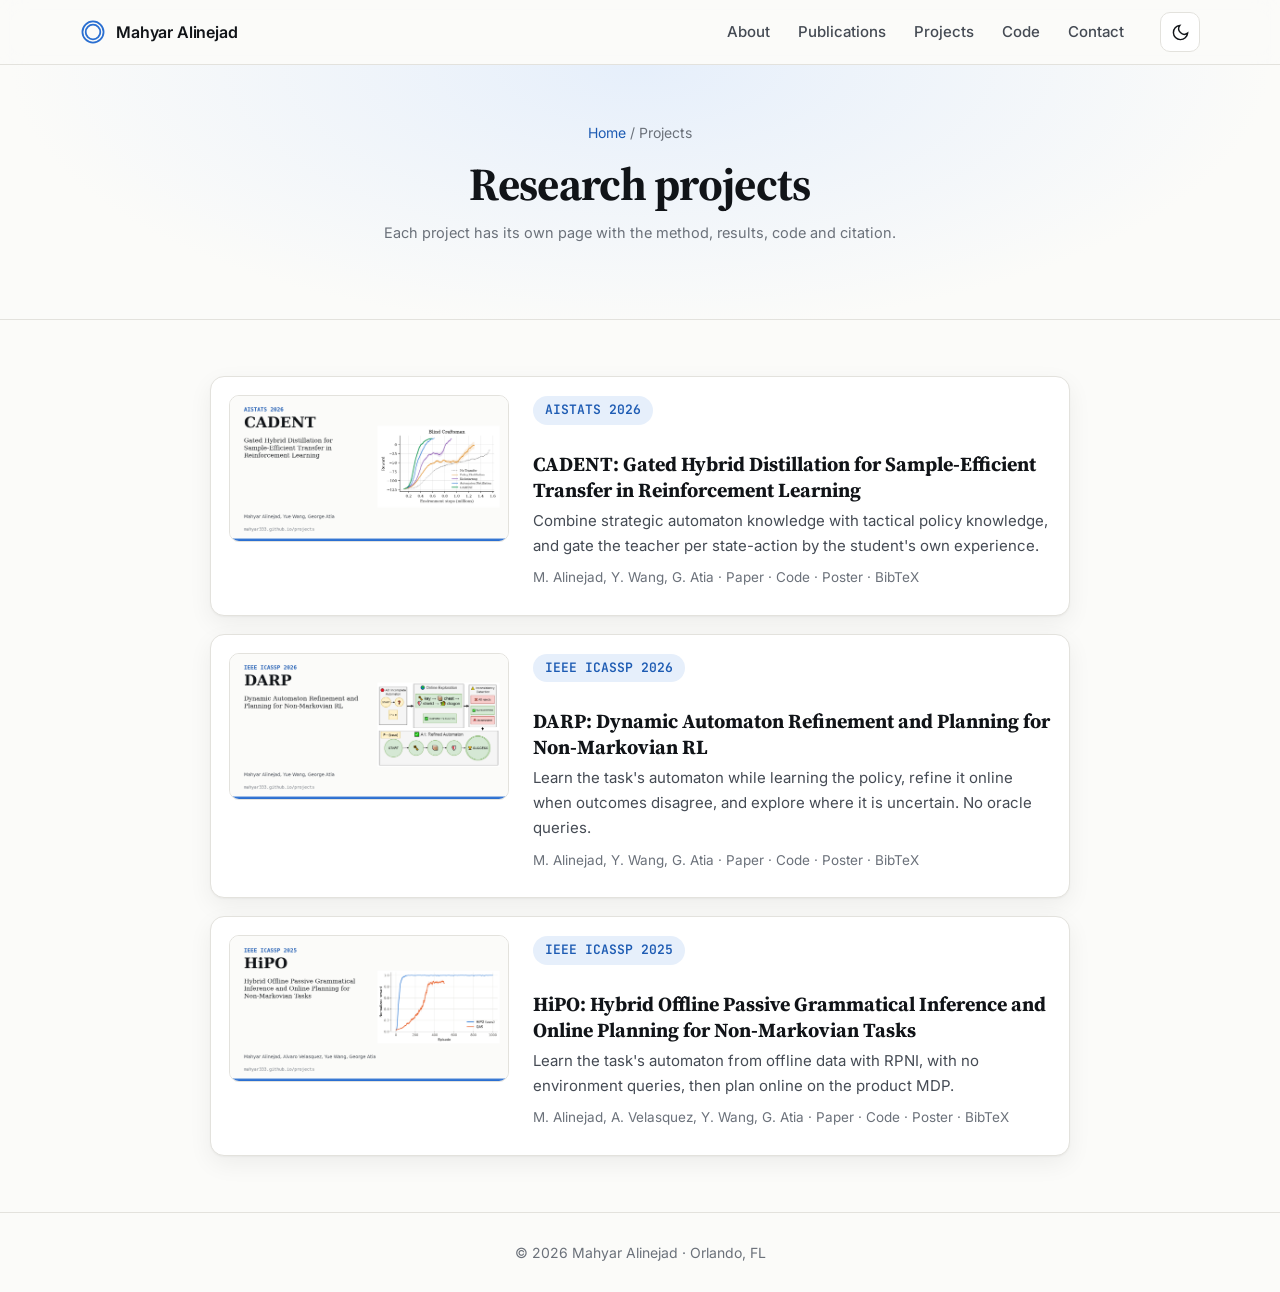
==== projects/index.html @ 47d623ae "Add project pages for HiPO, DARP and CADENT Projects index and one page per paper: overview figure, " ====
<!DOCTYPE html>
<html lang="en">
<head>
  <meta charset="utf-8">
  <meta name="viewport" content="width=device-width, initial-scale=1">
  <title>Projects | Mahyar Alinejad</title>
  <meta name="description" content="Research projects by Mahyar Alinejad: automata learning, non-Markovian reinforcement learning, and transfer with automaton distillation. Paper, code and results for each.">
  <meta name="author" content="Mahyar Alinejad">
  <link rel="canonical" href="https://mahyar333.github.io/projects/">
  <meta property="og:type" content="website">
  <meta property="og:site_name" content="Mahyar Alinejad">
  <meta property="og:title" content="Research projects | Mahyar Alinejad">
  <meta property="og:description" content="Automata learning, non-Markovian RL and transfer: paper, code and results for each project.">
  <meta property="og:url" content="https://mahyar333.github.io/projects/">
  <meta property="og:image" content="https://mahyar333.github.io/assets/og-image.png">
  <meta name="twitter:card" content="summary_large_image">

  <link rel="icon" type="image/svg+xml" href="../assets/favicon.svg">
  <link rel="preconnect" href="https://fonts.googleapis.com">
  <link rel="preconnect" href="https://fonts.gstatic.com" crossorigin>
  <link href="https://fonts.googleapis.com/css2?family=Inter:wght@400;500;600;700&family=Source+Serif+4:opsz,wght@8..60,600;8..60,700&family=JetBrains+Mono:wght@500&display=swap" rel="stylesheet">
  <link rel="stylesheet" href="../style.css">
  <link rel="stylesheet" href="project.css">
  <script>
    try { var t = localStorage.getItem("theme"); if (t) document.documentElement.dataset.theme = t; } catch (e) {}
  </script>
</head>
<body>
  <a class="skip" href="#main">Skip to content</a>

  <header class="nav">
    <div class="wrap nav-inner">
      <a class="brand" href="../" aria-label="Home">
        <svg viewBox="0 0 32 32" aria-hidden="true"><circle cx="16" cy="16" r="13" /><circle cx="16" cy="16" r="9" /></svg>
        <span>Mahyar Alinejad</span>
      </a>
      <nav aria-label="Sections">
        <ul class="nav-links" id="nav-links">
          <li><a href="../#about">About</a></li>
          <li><a href="../#publications">Publications</a></li>
          <li><a href="./" aria-current="page">Projects</a></li>
          <li><a href="../#code">Code</a></li>
          <li><a href="../#contact">Contact</a></li>
        </ul>
      </nav>
      <div class="nav-actions">
        <button class="icon-btn" id="theme-toggle" type="button" aria-label="Toggle dark mode">
          <svg class="i-moon" viewBox="0 0 24 24" aria-hidden="true"><path d="M21 12.8A9 9 0 1 1 11.2 3a7 7 0 0 0 9.8 9.8z"/></svg>
          <svg class="i-sun" viewBox="0 0 24 24" aria-hidden="true"><circle cx="12" cy="12" r="4.5"/><path d="M12 1.5v2.5M12 20v2.5M4.6 4.6l1.8 1.8M17.6 17.6l1.8 1.8M1.5 12H4M20 12h2.5M4.6 19.4l1.8-1.8M17.6 6.4l1.8-1.8"/></svg>
        </button>
        <button class="icon-btn menu-btn" id="menu-toggle" type="button" aria-label="Open menu" aria-expanded="false" aria-controls="nav-links">
          <svg viewBox="0 0 24 24" aria-hidden="true"><path d="M4 7h16M4 12h16M4 17h16"/></svg>
        </button>
      </div>
    </div>
  </header>

  <main id="main">
    <section class="p-hero">
      <div class="wrap">
        <p class="crumbs"><a href="../">Home</a> / Projects</p>
        <h1 class="p-title">Research projects</h1>
        <p class="p-affil">Each project has its own page with the method, results, code and citation.</p>
      </div>
    </section>

    <section class="p-section">
      <div class="narrow proj-list">
        <a class="proj" href="cadent/">
          <img src="cadent/og.png" alt="CADENT project preview: title and learning curves">
          <div>
            <span class="p-venue">AISTATS 2026</span>
            <h3>CADENT: Gated Hybrid Distillation for Sample-Efficient Transfer in Reinforcement Learning</h3>
            <p>Combine strategic automaton knowledge with tactical policy knowledge, and gate the teacher per state-action by the student's own experience.</p>
            <p class="meta">M. Alinejad, Y. Wang, G. Atia · Paper · Code · Poster · BibTeX</p>
          </div>
        </a>
        <a class="proj" href="darp/">
          <img src="darp/og.png" alt="DARP project preview: title and overview diagram">
          <div>
            <span class="p-venue">IEEE ICASSP 2026</span>
            <h3>DARP: Dynamic Automaton Refinement and Planning for Non-Markovian RL</h3>
            <p>Learn the task's automaton while learning the policy, refine it online when outcomes disagree, and explore where it is uncertain. No oracle queries.</p>
            <p class="meta">M. Alinejad, Y. Wang, G. Atia · Paper · Code · Poster · BibTeX</p>
          </div>
        </a>
        <a class="proj" href="hipo/">
          <img src="hipo/og.png" alt="HiPO project preview: title and learning curve">
          <div>
            <span class="p-venue">IEEE ICASSP 2025</span>
            <h3>HiPO: Hybrid Offline Passive Grammatical Inference and Online Planning for Non-Markovian Tasks</h3>
            <p>Learn the task's automaton from offline data with RPNI, with no environment queries, then plan online on the product MDP.</p>
            <p class="meta">M. Alinejad, A. Velasquez, Y. Wang, G. Atia · Paper · Code · Poster · BibTeX</p>
          </div>
        </a>
      </div>
    </section>
  </main>

  <footer class="footer">
    <div class="wrap">
      <p>© <span id="year">2026</span> Mahyar Alinejad · Orlando, FL</p>
    </div>
  </footer>
  <script src="../main.js"></script>
</body>
</html>
---- style.css ----
/* ---------- Tokens ---------- */
:root {
  --bg: #fbfbf9;
  --bg-alt: #f3f2ee;
  --surface: #ffffff;
  --ink: #111418;
  --ink-2: #454b54;
  --muted: #6b717a;
  --line: #e3e2dd;
  --accent: #2a6fd1;
  --accent-ink: #1d5bb3;
  --accent-soft: #e6effb;
  --good: #1f8a5b;
  --shadow: 0 1px 2px rgba(17, 20, 24, .04), 0 8px 24px rgba(17, 20, 24, .06);
  --radius: 14px;
  --serif: "Source Serif 4", Georgia, serif;
  --sans: "Inter", system-ui, -apple-system, "Segoe UI", sans-serif;
  --mono: "JetBrains Mono", ui-monospace, monospace;
  color-scheme: light;
}
@media (prefers-color-scheme: dark) {
  :root:not([data-theme="light"]) {
    --bg: #0e1117; --bg-alt: #131821; --surface: #171d27; --ink: #eef1f5; --ink-2: #c3c9d2;
    --muted: #8f97a3; --line: #262e3a; --accent: #5b9bf0; --accent-ink: #8ab8f5; --accent-soft: #17263b;
    --good: #3cc488; --shadow: 0 1px 2px rgba(0,0,0,.3), 0 8px 24px rgba(0,0,0,.25); color-scheme: dark;
  }
}
:root[data-theme="dark"] {
  --bg: #0e1117; --bg-alt: #131821; --surface: #171d27; --ink: #eef1f5; --ink-2: #c3c9d2;
  --muted: #8f97a3; --line: #262e3a; --accent: #5b9bf0; --accent-ink: #8ab8f5; --accent-soft: #17263b;
  --good: #3cc488; --shadow: 0 1px 2px rgba(0,0,0,.3), 0 8px 24px rgba(0,0,0,.25); color-scheme: dark;
}

/* ---------- Base ---------- */
*, *::before, *::after { box-sizing: border-box; }
html { scroll-behavior: smooth; scroll-padding-top: 76px; -webkit-text-size-adjust: 100%; }
body {
  margin: 0; background: var(--bg); color: var(--ink);
  font: 16px/1.65 var(--sans); -webkit-font-smoothing: antialiased; overflow-x: hidden;
}
a { color: var(--accent-ink); text-decoration-thickness: 1px; text-underline-offset: 3px; }
a:hover { color: var(--accent); }
h1, h2, h3, h4 { line-height: 1.25; margin: 0; }
p { margin: 0 0 1em; }
ul, ol { margin: 0; padding: 0; }
svg { display: block; }
:focus-visible { outline: 2px solid var(--accent); outline-offset: 3px; border-radius: 6px; }
.wrap { width: min(1120px, 100% - 32px); margin-inline: auto; }
.skip { position: absolute; left: -999px; top: 8px; background: var(--surface); padding: 8px 12px; z-index: 100; }
.skip:focus { left: 16px; }

/* ---------- Nav ---------- */
.nav {
  position: sticky; top: 0; z-index: 50;
  background: color-mix(in srgb, var(--bg) 82%, transparent);
  backdrop-filter: saturate(1.4) blur(12px); -webkit-backdrop-filter: saturate(1.4) blur(12px);
  border-bottom: 1px solid var(--line);
}
.nav-inner { display: flex; align-items: center; gap: 24px; height: 64px; }
.brand { display: flex; align-items: center; gap: 10px; color: var(--ink); text-decoration: none; font-weight: 600; letter-spacing: -.01em; }
.brand svg { width: 26px; height: 26px; fill: none; stroke: var(--accent); stroke-width: 2.2; }
nav { margin-left: auto; }
.nav-links { display: flex; gap: 4px; list-style: none; }
.nav-links a { display: block; padding: 8px 12px; border-radius: 8px; color: var(--ink-2); text-decoration: none; font-size: 15px; font-weight: 500; }
.nav-links a:hover, .nav-links a.active { color: var(--ink); background: var(--bg-alt); }
.nav-actions { display: flex; gap: 6px; }
.icon-btn {
  width: 40px; height: 40px; display: grid; place-items: center; border-radius: 10px;
  border: 1px solid var(--line); background: var(--surface); color: var(--ink); cursor: pointer;
}
.icon-btn svg { width: 19px; height: 19px; fill: none; stroke: currentColor; stroke-width: 1.8; stroke-linecap: round; }
.i-sun { display: none !important; }
:root[data-theme="dark"] .i-sun { display: block !important; }
:root[data-theme="dark"] .i-moon { display: none !important; }
@media (prefers-color-scheme: dark) {
  :root:not([data-theme="light"]) .i-sun { display: block !important; }
  :root:not([data-theme="light"]) .i-moon { display: none !important; }
}
.menu-btn { display: none; }

/* ---------- Hero ---------- */
.hero { padding: 72px 0 64px; border-bottom: 1px solid var(--line);
  background: radial-gradient(1000px 420px at 85% 0%, var(--accent-soft), transparent 70%); }
.hero-grid { display: grid; grid-template-columns: 1.25fr 1fr; gap: 56px; align-items: center; }
.eyebrow { font: 500 13px/1.5 var(--mono); letter-spacing: .06em; text-transform: uppercase; color: var(--accent-ink); margin-bottom: 18px; }
h1 { font: 700 clamp(40px, 6vw, 62px)/1.05 var(--serif); letter-spacing: -.02em; margin-bottom: 22px; }
.lead { font-size: 19px; line-height: 1.6; color: var(--ink-2); max-width: 36em; }
.lead strong { color: var(--ink); font-weight: 600; }
.cta { display: flex; flex-wrap: wrap; gap: 10px; margin: 28px 0 36px; }
.cta.center { justify-content: center; margin-bottom: 0; }
.btn {
  display: inline-flex; align-items: center; gap: 8px; padding: 10px 16px; border-radius: 10px;
  border: 1px solid var(--line); background: var(--surface); color: var(--ink); font-weight: 500; font-size: 15px;
  text-decoration: none; transition: transform .15s ease, border-color .15s ease;
}
.btn svg { width: 17px; height: 17px; fill: currentColor; }
.btn:hover { color: var(--ink); border-color: var(--muted); transform: translateY(-1px); }
.btn.primary { background: var(--accent); border-color: var(--accent); color: #fff; }
.btn.primary:hover { background: var(--accent-ink); border-color: var(--accent-ink); color: #fff; }
:root[data-theme="dark"] .btn.primary, :root[data-theme="dark"] .btn.primary:hover { color: #0e1117; }
@media (prefers-color-scheme: dark) { :root:not([data-theme="light"]) .btn.primary { color: #0e1117; } }
.stats { display: grid; grid-template-columns: repeat(4, auto); justify-content: start; gap: 12px 36px; margin: 0; }
.stats div { display: flex; flex-direction: column-reverse; }
.stats dt { font-size: 13px; color: var(--muted); }
.stats dd { margin: 0; font: 700 28px/1.2 var(--serif); }

.hero-art { margin: 0; }
.hero-art svg { width: 100%; height: auto; }
.hero-art figcaption { text-align: center; font-size: 13px; color: var(--muted); margin-top: 8px; }
.grid rect { fill: var(--surface); stroke: var(--line); }
.grid path { stroke: var(--line); stroke-width: 1; fill: none; }
.edge, .loop { fill: none; stroke: var(--muted); stroke-width: 2; }
.loop { stroke-width: 1.5; opacity: .7; }
.arrowhead { fill: var(--muted); }
.elabel { font: 500 13px var(--mono); fill: var(--ink-2); }
.state circle { fill: var(--surface); stroke: var(--ink); stroke-width: 2.4; }
.state text { font: 600 16px var(--sans); fill: var(--ink); text-anchor: middle; }
.state.accept circle { stroke: var(--accent); }
.state.accept circle + circle { fill: none; stroke-width: 2; }
.token { fill: var(--accent); }
@media (prefers-reduced-motion: reduce) { .token { display: none; } html { scroll-behavior: auto; } }

/* ---------- Sections ---------- */
.section { padding: 80px 0; }
.section.alt { background: var(--bg-alt); border-block: 1px solid var(--line); }
.section-title { font: 700 30px/1.2 var(--serif); letter-spacing: -.01em; margin-bottom: 14px; }
.section-sub { color: var(--ink-2); max-width: 44em; margin-bottom: 32px; }
.two-col { display: grid; grid-template-columns: 220px 1fr; gap: 40px; }
.prose p { color: var(--ink-2); font-size: 17px; }
.prose strong { color: var(--ink); font-weight: 600; }
.open-to { display: inline-flex; align-items: center; gap: 10px; padding: 10px 14px; border: 1px solid var(--line);
  border-radius: 999px; background: var(--surface); font-size: 15px !important; margin-top: 6px; }
.dot { width: 9px; height: 9px; border-radius: 50%; background: var(--good); box-shadow: 0 0 0 4px color-mix(in srgb, var(--good) 20%, transparent); }

/* Cards */
.cards { display: grid; grid-template-columns: repeat(3, 1fr); gap: 20px; }
.card { background: var(--surface); border: 1px solid var(--line); border-radius: var(--radius); padding: 26px; box-shadow: var(--shadow); display: flex; flex-direction: column; }
.card h3 { font-size: 18px; margin: 16px 0 10px; }
.card p { color: var(--ink-2); font-size: 15px; flex: 1; }
.card-icon { width: 44px; height: 44px; border-radius: 12px; background: var(--accent-soft); display: grid; place-items: center; }
.card-icon svg { width: 24px; height: 24px; fill: none; stroke: var(--accent-ink); stroke-width: 1.7; stroke-linecap: round; stroke-linejoin: round; }
.tags { display: flex; flex-wrap: wrap; gap: 6px; list-style: none; }
.tags li { font-size: 12.5px; padding: 3px 10px; border-radius: 999px; background: var(--bg-alt); border: 1px solid var(--line); color: var(--ink-2); }

/* Timeline */
.timeline { list-style: none; border-left: 2px solid var(--line); padding-left: 24px; }
.timeline li { position: relative; display: grid; grid-template-columns: 56px 1fr; gap: 12px; padding: 9px 0; color: var(--ink-2); }
.timeline li::before { content: ""; position: absolute; left: -31px; top: 17px; width: 12px; height: 12px; border-radius: 50%;
  background: var(--bg); border: 2px solid var(--accent); }
.timeline time { font: 500 14px/1.9 var(--mono); color: var(--accent-ink); }
.timeline strong { color: var(--ink); font-weight: 600; }

/* Publications */
.pub-head { display: flex; flex-wrap: wrap; align-items: center; justify-content: space-between; gap: 16px; margin-bottom: 24px; }
.pub-head .section-title { margin: 0; }
.filters { display: flex; flex-wrap: wrap; gap: 8px; }
.chip { padding: 7px 14px; border-radius: 999px; border: 1px solid var(--line); background: var(--surface); color: var(--ink-2);
  font: 500 14px var(--sans); cursor: pointer; }
.chip:hover { border-color: var(--muted); color: var(--ink); }
.chip.active { background: var(--ink); border-color: var(--ink); color: var(--bg); }
.pubs { list-style: none; display: grid; gap: 12px; }
.pub { display: grid; grid-template-columns: 150px 1fr; gap: 20px; background: var(--surface); border: 1px solid var(--line);
  border-radius: var(--radius); padding: 20px 22px; transition: border-color .15s ease; }
.pub:hover { border-color: color-mix(in srgb, var(--accent) 45%, var(--line)); }
.pub[hidden] { display: none; }
.venue { align-self: start; justify-self: start; font: 600 12.5px/1.3 var(--mono); padding: 5px 9px; border-radius: 8px;
  background: var(--accent-soft); color: var(--accent-ink); }
.venue.preprint { background: var(--bg-alt); color: var(--muted); border: 1px solid var(--line); }
.pub h3 { font-size: 16.5px; font-weight: 600; margin-bottom: 6px; }
.authors { font-size: 14.5px; color: var(--ink-2); margin-bottom: 2px; }
.authors b { color: var(--ink); font-weight: 600; }
.where { font-size: 14px; color: var(--muted); margin: 0; font-style: italic; }
.where a { font-style: normal; font-weight: 500; }
.more { margin: 24px 0 0; color: var(--ink-2); }

/* Repos */
.repos { display: grid; grid-template-columns: repeat(3, 1fr); gap: 20px; }
.repo { display: block; background: var(--surface); border: 1px solid var(--line); border-radius: var(--radius); padding: 24px;
  color: var(--ink); text-decoration: none; box-shadow: var(--shadow); transition: transform .15s ease, border-color .15s ease; }
a.repo:hover { transform: translateY(-2px); border-color: var(--accent); color: var(--ink); }
.repo.soon { box-shadow: none; border-style: dashed; background: transparent; }
.repo-top { display: flex; align-items: center; justify-content: space-between; gap: 12px; margin-bottom: 10px; }
.repo-name { font: 600 18px var(--mono); }
.badge { font-size: 12px; font-weight: 600; padding: 3px 9px; border-radius: 999px; background: var(--accent-soft); color: var(--accent-ink); white-space: nowrap; }
.badge.muted { background: var(--bg-alt); color: var(--muted); }
.repo p { color: var(--ink-2); font-size: 15px; }
.text-link { font-weight: 500; text-decoration: none; }

/* Experience */
.xp, .edu { list-style: none; display: grid; gap: 28px; }
.xp-head { display: flex; flex-wrap: wrap; align-items: baseline; justify-content: space-between; gap: 4px 16px; }
.xp h3 { font-size: 18px; }
.edu h4 { font-size: 16px; font-weight: 600; }
.xp-head time { font: 500 13.5px var(--mono); color: var(--muted); white-space: nowrap; }
.org { color: var(--accent-ink); font-size: 15px; margin: 4px 0 10px; }
.edu .org { color: var(--ink-2); margin-bottom: 0; }
.xp ul { padding-left: 20px; color: var(--ink-2); font-size: 15.5px; display: grid; gap: 6px; }
.xp ul strong { color: var(--ink); font-weight: 600; }
.sub-title { font: 700 22px var(--serif); margin: 48px 0 20px; }

/* Skills */
.skills { display: grid; grid-template-columns: repeat(2, 1fr); gap: 28px 40px; }
.skills h3 { font-size: 15px; font-weight: 600; margin-bottom: 12px; }
.honors { padding-left: 18px; color: var(--ink-2); font-size: 15px; display: grid; gap: 6px; }

/* Contact / footer */
.contact { text-align: center; background: linear-gradient(180deg, var(--bg), var(--accent-soft)); border-top: 1px solid var(--line); }
.contact .section-sub { margin-inline: auto; }
.footer { padding: 28px 0; border-top: 1px solid var(--line); color: var(--muted); font-size: 14px; text-align: center; }
.footer p { margin: 0; }

/* ---------- Responsive ---------- */
@media (max-width: 960px) {
  .hero-grid { grid-template-columns: 1fr; gap: 36px; }
  .hero-art { max-width: 460px; margin-inline: auto; width: 100%; }
  .cards { grid-template-columns: 1fr; }
  .repos { grid-template-columns: repeat(2, 1fr); }
  .two-col { grid-template-columns: 1fr; gap: 8px; }
}
@media (max-width: 760px) {
  .menu-btn { display: grid; }
  nav { margin-left: auto; }
  .nav-links { display: none; position: absolute; top: 64px; left: 0; right: 0; flex-direction: column; gap: 0;
    background: var(--bg); border-bottom: 1px solid var(--line); padding: 8px 16px 16px; }
  .nav-links.open { display: flex; }
  .nav-links a { padding: 12px; }
  .hero { padding: 48px 0; }
  .lead { font-size: 17px; }
  .stats { grid-template-columns: repeat(2, auto); gap: 14px 40px; }
  .section { padding: 56px 0; }
  .pub { grid-template-columns: 1fr; gap: 10px; padding: 18px; }
  .repos, .skills { grid-template-columns: 1fr; }
  .timeline li { grid-template-columns: 1fr; gap: 0; }
}
---- projects/project.css ----
/* Project pages: builds on ../style.css (tokens, nav, buttons, footer). */

.crumbs { font-size: 14px; color: var(--muted); padding-top: 28px; }
.crumbs a { text-decoration: none; }

/* ---------- Title block ---------- */
.p-hero { padding: 28px 0 48px; text-align: center; border-bottom: 1px solid var(--line);
  background: radial-gradient(900px 380px at 50% 0%, var(--accent-soft), transparent 70%); }
.p-venue { display: inline-block; font: 600 13px/1.3 var(--mono); padding: 6px 12px; border-radius: 999px;
  background: var(--accent-soft); color: var(--accent-ink); margin-bottom: 20px; }
.p-title { font: 700 clamp(30px, 4.6vw, 46px)/1.15 var(--serif); letter-spacing: -.015em; max-width: 22em;
  margin: 0 auto 10px; }
.p-short { font: 600 18px/1.4 var(--mono); color: var(--accent-ink); margin-bottom: 18px; }
.p-authors { font-size: 17px; color: var(--ink); margin-bottom: 4px; }
.p-authors a { color: var(--ink); text-decoration: none; border-bottom: 1px solid var(--line); }
.p-authors a:hover { color: var(--accent-ink); border-color: var(--accent); }
.p-authors .me { font-weight: 600; }
.p-affil { font-size: 14.5px; color: var(--muted); margin-bottom: 26px; }
.p-affil sup, .p-authors sup { font-size: 11px; }
.p-links { display: flex; flex-wrap: wrap; justify-content: center; gap: 10px; }
.p-links .btn { background: var(--ink); color: var(--bg); border-color: var(--ink); }
.p-links .btn:hover { color: var(--bg); opacity: .88; }
.p-links .btn.ghost { background: var(--surface); color: var(--ink); border-color: var(--line); }
.p-links .btn.ghost:hover { color: var(--ink); border-color: var(--muted); }

/* ---------- Sections ---------- */
.p-section { padding: 56px 0; }
.p-section.alt { background: var(--bg-alt); border-block: 1px solid var(--line); }
.narrow { width: min(860px, 100% - 32px); margin-inline: auto; }
.p-h2 { font: 700 28px/1.2 var(--serif); letter-spacing: -.01em; margin-bottom: 18px; text-align: center; }
.p-h3 { font: 700 20px/1.3 var(--serif); margin: 34px 0 12px; }
.tldr { background: var(--surface); border: 1px solid var(--line); border-left: 4px solid var(--accent);
  border-radius: 10px; padding: 18px 22px; font-size: 17px; color: var(--ink); box-shadow: var(--shadow); }
.tldr b { color: var(--accent-ink); }
.abstract { font-size: 16.5px; color: var(--ink-2); text-align: justify; hyphens: auto; }

/* ---------- Figures ---------- */
.fig { margin: 26px 0; }
.fig img, .fig svg { width: 100%; height: auto; border-radius: 10px; }
.fig img { background: #fff; border: 1px solid var(--line); }
.fig figcaption { font-size: 14px; color: var(--muted); margin-top: 10px; text-align: center; }
.fig-row { display: grid; grid-template-columns: repeat(2, 1fr); gap: 20px; align-items: start; }
.fig-row.three { grid-template-columns: repeat(3, 1fr); }

/* Pipeline diagram (inline SVG) */
.pipe .box rect { fill: var(--surface); stroke: var(--line); stroke-width: 1.5; }
.pipe .box.key rect { fill: var(--accent-soft); stroke: var(--accent); }
.pipe .box text { font: 600 14px var(--sans); fill: var(--ink); text-anchor: middle; }
.pipe .box text.sub { font: 400 12px var(--sans); fill: var(--muted); }
.pipe .arrow { stroke: var(--muted); stroke-width: 1.8; fill: none; }
.pipe .ah { fill: var(--muted); }
.pipe .lab { font: 500 12px var(--mono); fill: var(--accent-ink); text-anchor: middle; }
.pipe .stage { font: 600 11px var(--mono); fill: var(--muted); letter-spacing: .08em; text-anchor: middle; }

/* ---------- Key numbers ---------- */
.kpis { display: grid; grid-template-columns: repeat(3, 1fr); gap: 16px; margin: 8px 0 8px; }
.kpi { background: var(--surface); border: 1px solid var(--line); border-radius: 12px; padding: 18px; text-align: center; }
.kpi .v { font: 700 30px/1.15 var(--serif); color: var(--accent-ink); }
.kpi .k { font-size: 13.5px; color: var(--muted); margin-top: 4px; }

.steps { counter-reset: s; list-style: none; display: grid; gap: 14px; margin: 18px 0; }
.steps li { position: relative; padding: 14px 18px 14px 58px; background: var(--surface); border: 1px solid var(--line); border-radius: 12px; }
.steps li::before { counter-increment: s; content: counter(s); position: absolute; left: 16px; top: 13px; width: 28px; height: 28px;
  border-radius: 50%; background: var(--accent); color: #fff; font: 700 14px/28px var(--sans); text-align: center; }
.steps b { color: var(--ink); }

/* ---------- Tables ---------- */
.p-table { width: 100%; border-collapse: collapse; font-size: 15px; background: var(--surface); border: 1px solid var(--line); border-radius: 12px; overflow: hidden; }
.p-table th, .p-table td { padding: 10px 14px; border-bottom: 1px solid var(--line); text-align: center; }
.p-table th { background: var(--bg-alt); font-weight: 600; font-size: 14px; }
.p-table td:first-child, .p-table th:first-child { text-align: left; }
.p-table tr:last-child td { border-bottom: 0; }
.p-table .win { font-weight: 700; color: var(--accent-ink); }
.table-wrap { overflow-x: auto; }
.note { font-size: 14px; color: var(--muted); margin-top: 10px; }

/* ---------- Code & BibTeX ---------- */
.code { position: relative; background: #0f141b; color: #e6edf3; border-radius: 12px; padding: 18px 20px; overflow-x: auto;
  font: 500 13.5px/1.6 var(--mono); margin: 0; }
.code .c { color: #8b98a8; }
.copy { position: absolute; top: 10px; right: 10px; font: 500 12px var(--sans); padding: 5px 10px; border-radius: 8px;
  border: 1px solid #2c3540; background: #1a212b; color: #e6edf3; cursor: pointer; }
.copy:hover { background: #232c38; }

/* ---------- Related ---------- */
.related { display: grid; grid-template-columns: repeat(3, 1fr); gap: 16px; }
.rel { display: block; background: var(--surface); border: 1px solid var(--line); border-radius: 12px; padding: 18px; text-decoration: none; color: var(--ink); }
.rel:hover { border-color: var(--accent); color: var(--ink); }
.rel .v { font: 600 12px var(--mono); color: var(--accent-ink); }
.rel h4 { font: 600 15.5px/1.35 var(--sans); margin: 6px 0 4px; }
.rel p { font-size: 13.5px; color: var(--muted); margin: 0; }

/* ---------- Projects index ---------- */
.proj-list { display: grid; gap: 18px; }
.proj { display: grid; grid-template-columns: 280px 1fr; gap: 24px; background: var(--surface); border: 1px solid var(--line);
  border-radius: var(--radius); padding: 18px; text-decoration: none; color: var(--ink); box-shadow: var(--shadow); transition: border-color .15s; }
.proj:hover { border-color: var(--accent); color: var(--ink); }
.proj img { width: 100%; border-radius: 10px; border: 1px solid var(--line); background: #fff; aspect-ratio: 1200 / 630; object-fit: cover; }
.proj h3 { font: 700 20px/1.3 var(--serif); margin: 6px 0 6px; }
.proj p { color: var(--ink-2); font-size: 15px; margin: 0 0 8px; }
.proj .meta { font-size: 13.5px; color: var(--muted); }
.soon { opacity: .6; pointer-events: none; }

@media (max-width: 760px) {
  .fig-row, .fig-row.three, .kpis, .related { grid-template-columns: 1fr; }
  .proj { grid-template-columns: 1fr; }
  .abstract { text-align: left; }
}

/* Inline equations and bullet lists */
.eq { display: block; margin: 8px 0 2px; font: 500 15px/1.5 var(--mono); color: var(--accent-ink); overflow-x: auto; }
.bul { padding-left: 20px; display: grid; gap: 8px; color: var(--ink-2); }
.bul b { color: var(--ink); }
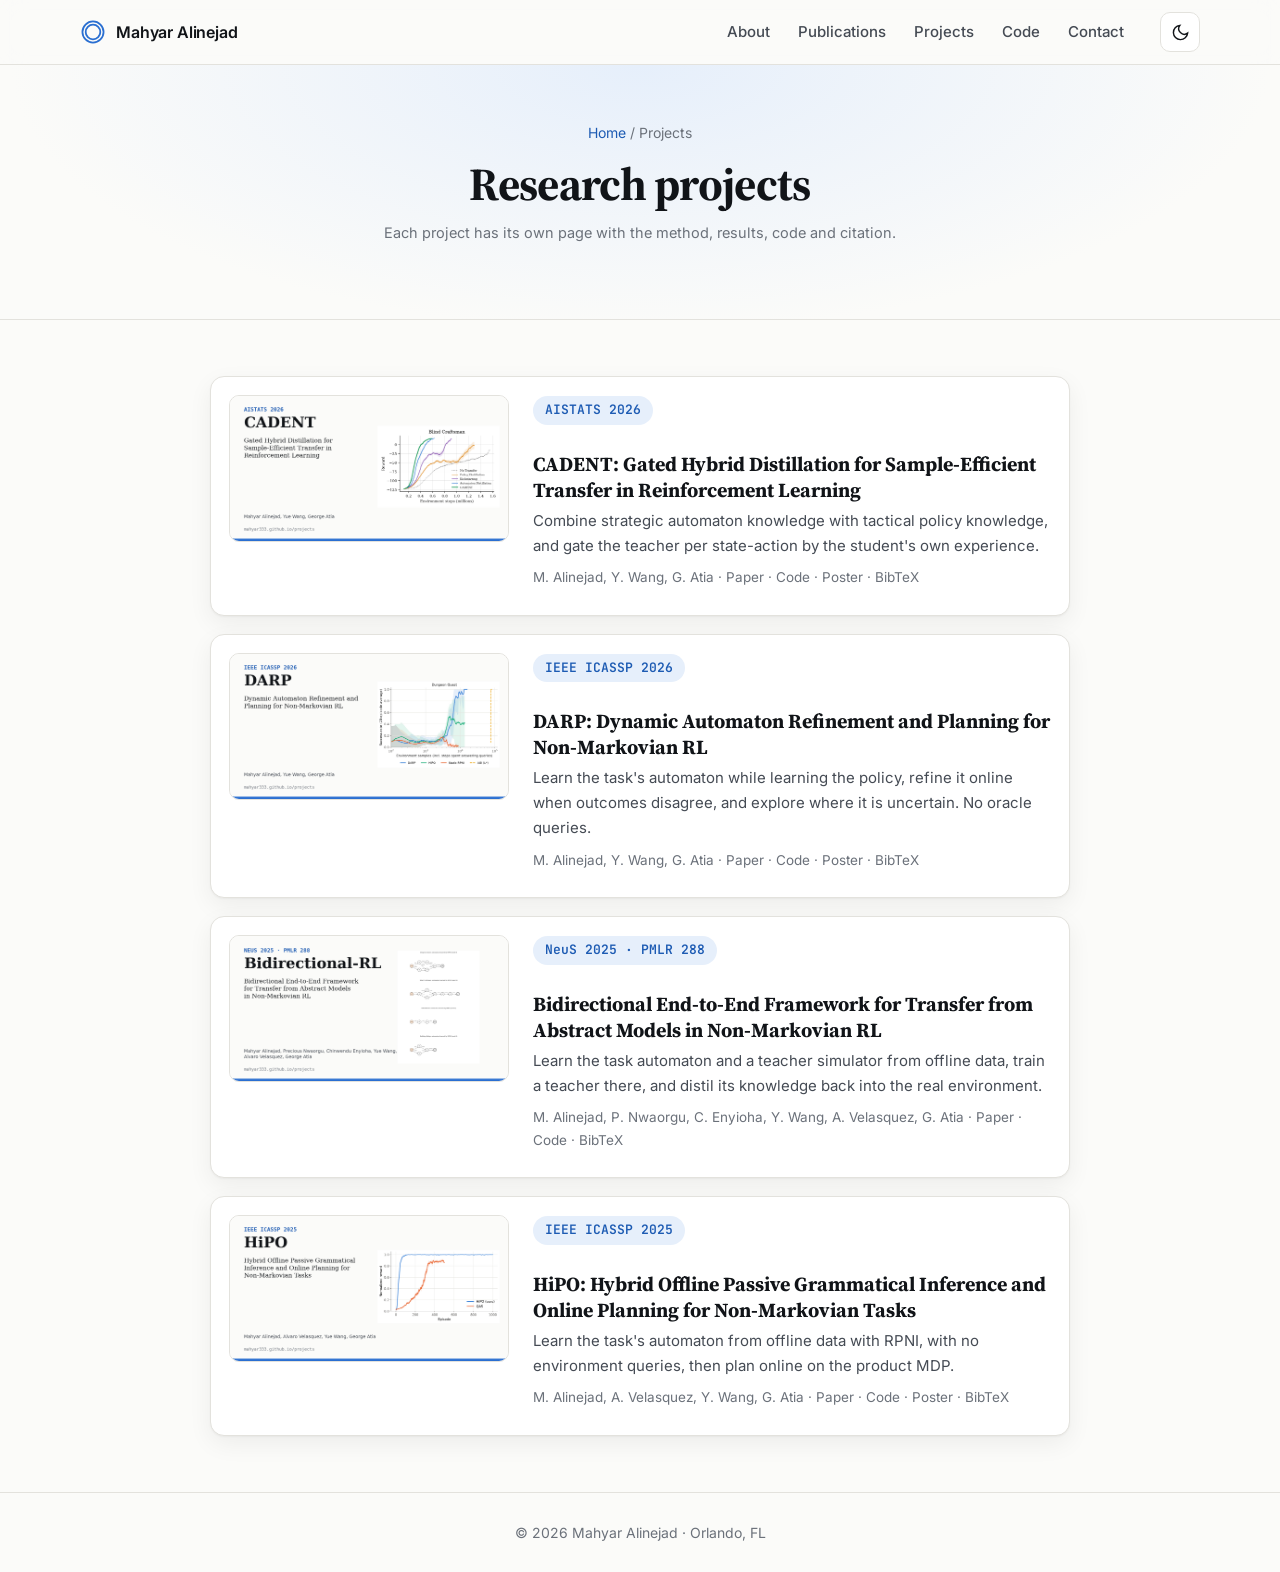
==== commit 5c1dd918: "Add Bidirectional-RL (NeuS 2025): project page, code links and repository card Co-Authored-By: Claud" ====
--- a/projects/index.html
+++ b/projects/index.html
@@ -84,6 +84,15 @@
             <p class="meta">M. Alinejad, Y. Wang, G. Atia · Paper · Code · Poster · BibTeX</p>
           </div>
         </a>
+        <a class="proj" href="bidirectional/">
+          <img src="bidirectional/og.png" alt="Bidirectional transfer project preview: title and learned automata">
+          <div>
+            <span class="p-venue">NeuS 2025 · PMLR 288</span>
+            <h3>Bidirectional End-to-End Framework for Transfer from Abstract Models in Non-Markovian RL</h3>
+            <p>Learn the task automaton and a teacher simulator from offline data, train a teacher there, and distil its knowledge back into the real environment.</p>
+            <p class="meta">M. Alinejad, P. Nwaorgu, C. Enyioha, Y. Wang, A. Velasquez, G. Atia · Paper · Code · BibTeX</p>
+          </div>
+        </a>
         <a class="proj" href="hipo/">
           <img src="hipo/og.png" alt="HiPO project preview: title and learning curve">
           <div>
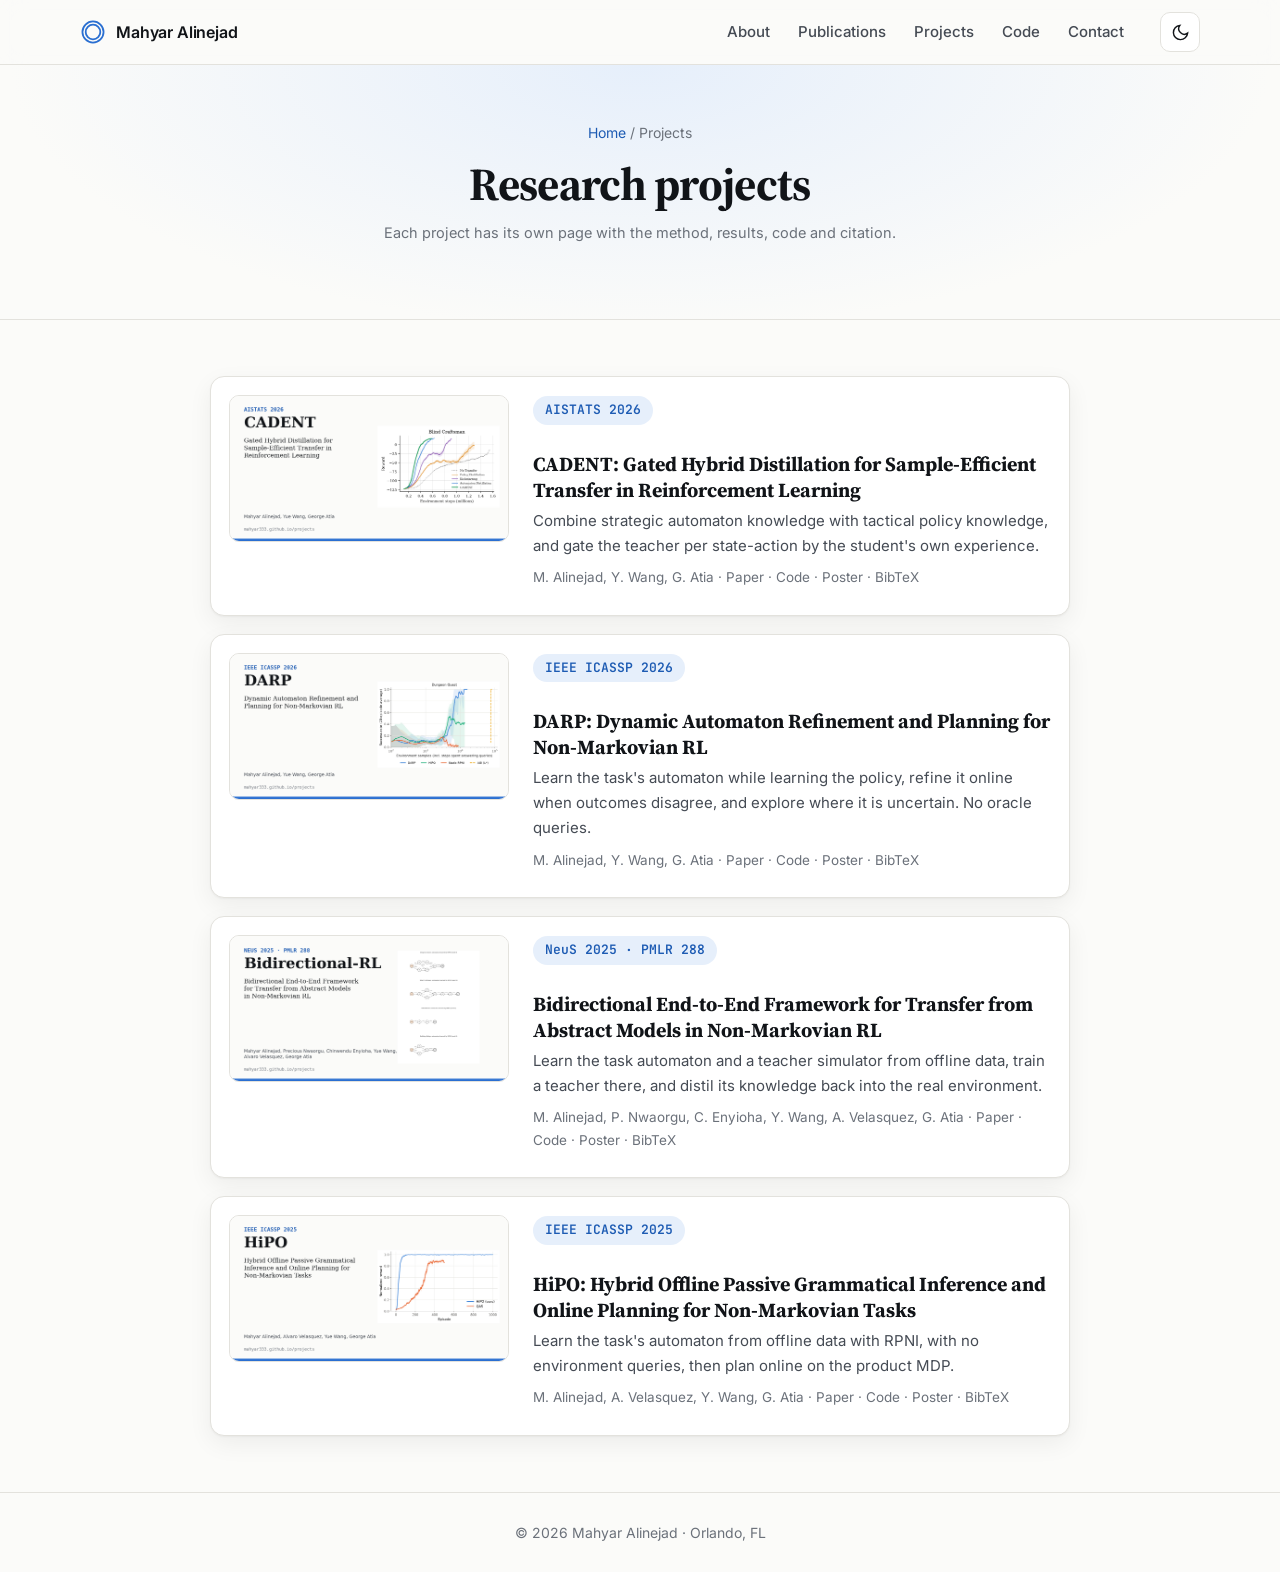
==== commit 5139eb74: "Bidirectional project page: add the NeuS 2025 poster Co-Authored-By: Claude Opus 5.5 <noreply@anthro" ====
--- a/projects/index.html
+++ b/projects/index.html
@@ -90,7 +90,7 @@
             <span class="p-venue">NeuS 2025 · PMLR 288</span>
             <h3>Bidirectional End-to-End Framework for Transfer from Abstract Models in Non-Markovian RL</h3>
             <p>Learn the task automaton and a teacher simulator from offline data, train a teacher there, and distil its knowledge back into the real environment.</p>
-            <p class="meta">M. Alinejad, P. Nwaorgu, C. Enyioha, Y. Wang, A. Velasquez, G. Atia · Paper · Code · BibTeX</p>
+            <p class="meta">M. Alinejad, P. Nwaorgu, C. Enyioha, Y. Wang, A. Velasquez, G. Atia · Paper · Code · Poster · BibTeX</p>
           </div>
         </a>
         <a class="proj" href="hipo/">
